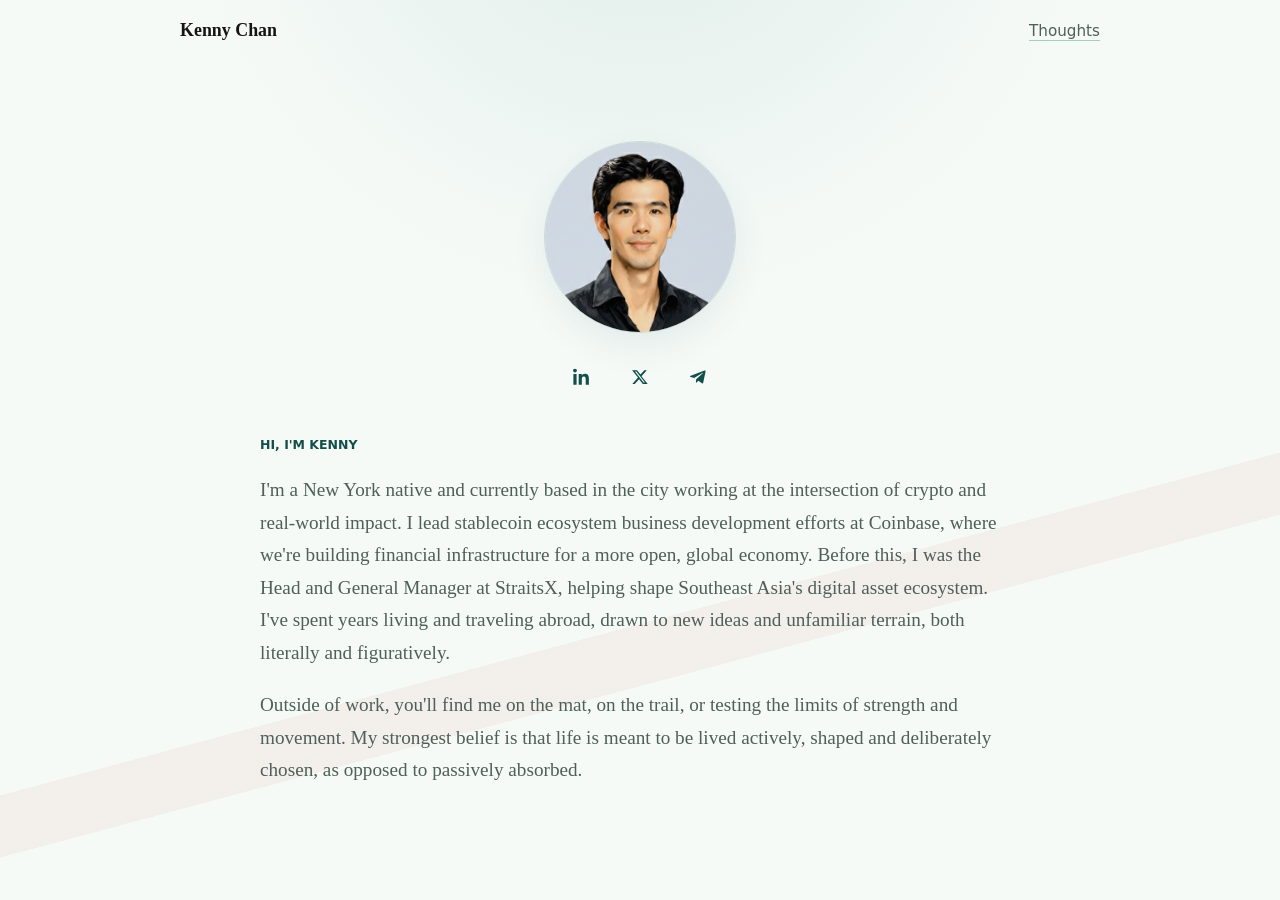
==== index.html @ 6761160d "Group profile links without card background" ====
<!doctype html>
<html lang="en">
  <head>
    <meta charset="utf-8" />
    <meta name="viewport" content="width=device-width, initial-scale=1" />
    <meta
      name="description"
      content="Kenny Chan is a New York native working at the intersection of crypto and real-world impact."
    />
    <meta property="og:title" content="Kenny Chan" />
    <meta
      property="og:description"
      content="New York native working at the intersection of crypto and real-world impact."
    />
    <meta property="og:type" content="website" />
    <meta property="og:url" content="https://kennyhuachan.com/" />
    <meta property="og:image" content="https://kennyhuachan.com/assets/kenny-profile.png?v=20260517-3" />
    <title>Kenny Chan</title>
    <link rel="icon" href="assets/logo-symbol.png" />
    <link rel="apple-touch-icon" href="assets/logo-symbol.png" />
    <link rel="canonical" href="https://kennyhuachan.com/" />
    <link rel="stylesheet" href="assets/site.css" />
  </head>
  <body>
    <header class="site-header" aria-label="Primary">
      <a class="brand" href="/">
        <span>Kenny Chan</span>
      </a>
      <button class="menu-toggle" type="button" aria-label="Menu" aria-expanded="false" aria-controls="site-nav">
        <span class="menu-toggle-line"></span>
        <span class="menu-toggle-line"></span>
        <span class="menu-toggle-line"></span>
      </button>
      <nav class="nav-links" id="site-nav" aria-label="Site">
        <a href="/blog/">Thoughts</a>
      </nav>
    </header>

    <main>
      <section class="profile" aria-labelledby="profile-intro">
        <div class="profile-card">
          <img
            class="profile-photo"
            src="assets/kenny-profile.png?v=20260517-3"
            alt="Kenny Chan"
            width="256"
            height="256"
          />
          <div class="profile-social-bar" aria-label="External links">
            <a class="social-link" href="https://www.linkedin.com/in/kenny-hua-chan/" aria-label="LinkedIn">
              <svg class="social-icon" viewBox="0 0 24 24" aria-hidden="true">
                <path d="M5.1 3.4c0 1.3-1 2.4-2.5 2.4S.1 4.7.1 3.4C.1 2 1.1 1 2.6 1s2.5 1 2.5 2.4ZM.5 8h4.2v14H.5V8Zm7 0h4v1.9h.1c.6-1.1 2-2.3 4.1-2.3 4.4 0 5.2 2.9 5.2 6.6V22h-4.2v-7c0-1.7 0-3.9-2.4-3.9s-2.7 1.8-2.7 3.7V22H7.5V8Z" />
              </svg>
            </a>
            <a class="social-link" href="https://x.com/kennyhuachan" aria-label="Twitter/X">
              <svg class="social-icon" viewBox="0 0 24 24" aria-hidden="true">
                <path d="M17.6 3h3.2l-7 8 8.2 10h-6.4l-5-6.3L4.9 21H1.7l7.5-8.5L1.4 3H8l4.5 5.7L17.6 3Zm-1.1 16.2h1.8L7.1 4.7H5.2l11.3 14.5Z" />
              </svg>
            </a>
            <a class="social-link" href="https://t.me/kennyhuachan" aria-label="Telegram">
              <svg class="social-icon" viewBox="0 0 24 24" aria-hidden="true">
                <path d="M21.8 4.6 18.7 19.4c-.2 1-.8 1.3-1.7.8l-4.7-3.4-2.3 2.2c-.2.2-.5.5-.9.5l.3-4.8 8.8-7.9c.4-.4-.1-.6-.6-.3L6.8 13.3 2.1 11.8c-1-.3-1-1 .2-1.5L20.5 3.3c.8-.3 1.6.2 1.3 1.3Z" />
              </svg>
            </a>
          </div>
        </div>
        <div class="profile-copy">
          <p class="eyebrow" id="profile-intro">Hi, I'm Kenny</p>
          <p>
            I'm a New York native and currently based in the city working at the
            intersection of crypto and real-world impact. I lead stablecoin
            ecosystem business development efforts at Coinbase, where we're
            building financial infrastructure for a more open, global economy.
            Before this, I was the Head and General Manager at StraitsX, helping
            shape Southeast Asia's digital asset ecosystem. I've spent years
            living and traveling abroad, drawn to new ideas and unfamiliar
            terrain, both literally and figuratively.
          </p>
          <p>
            Outside of work, you'll find me on the mat, on the trail, or testing
            the limits of strength and movement. My strongest belief is that
            life is meant to be lived actively, shaped and deliberately chosen,
            as opposed to passively absorbed.
          </p>
        </div>
      </section>
    </main>
    <script src="assets/site.js"></script>
  </body>
</html>
---- assets/site.css ----
:root {
  color-scheme: light;
  --ink: #171412;
  --muted: #4f5f59;
  --paper: #f6faf7;
  --panel: #ffffff;
  --line: #c8ddd7;
  --accent: #0f766e;
  --accent-strong: #134e4a;
  --coral: #c96c55;
  --shadow: 0 24px 70px rgba(19, 78, 74, 0.1);
}

* {
  box-sizing: border-box;
}

html {
  scroll-behavior: smooth;
}

body {
  margin: 0;
  min-height: 100vh;
  color: var(--ink);
  background:
    radial-gradient(circle at 50% -10rem, rgba(15, 118, 110, 0.1), transparent 29rem),
    linear-gradient(165deg, transparent 0 64%, rgba(201, 108, 85, 0.075) 64% 69%, transparent 69%),
    var(--paper);
  font-family: Charter, "Iowan Old Style", Georgia, "Times New Roman", serif;
}

a {
  color: inherit;
  text-decoration-color: rgba(15, 118, 110, 0.35);
  text-underline-offset: 0.24em;
}

a:hover {
  text-decoration-color: var(--accent);
}

.site-header {
  display: flex;
  align-items: center;
  justify-content: space-between;
  gap: 1rem;
  position: relative;
  width: min(920px, calc(100% - 2rem));
  margin: 0 auto;
  padding: 1.25rem 0;
}

.brand {
  display: inline-flex;
  align-items: center;
  font-size: 1.12rem;
  font-weight: 700;
  text-decoration: none;
}

.menu-toggle {
  display: none !important;
  width: 2.65rem;
  height: 2.65rem;
  align-items: center;
  justify-content: center;
  flex-direction: column;
  gap: 0.28rem;
  border: 1px solid var(--line);
  border-radius: 8px;
  color: var(--ink);
  background: rgba(255, 255, 255, 0.72);
  cursor: pointer;
}

.menu-toggle-line {
  display: block;
  width: 1.15rem;
  height: 2px;
  border-radius: 999px;
  background: currentColor;
}

.menu-toggle:focus-visible {
  outline: 2px solid var(--accent);
  outline-offset: 3px;
}

.nav-links {
  display: flex;
  flex-wrap: wrap;
  align-items: center;
  justify-content: flex-end;
  gap: 0.85rem 1rem;
  color: var(--muted);
  font-family: ui-sans-serif, system-ui, sans-serif;
  font-size: 0.95rem;
}

.social-link {
  display: inline-flex;
  width: 2rem;
  height: 2rem;
  align-items: center;
  justify-content: center;
  border: 1px solid transparent;
  border-radius: 8px;
  color: var(--accent-strong);
  text-decoration: none;
}

.social-link:hover,
.social-link:focus-visible {
  border-color: var(--line);
  background: rgba(255, 255, 255, 0.7);
  outline: none;
}

.social-icon {
  display: block;
  width: 1.15rem;
  height: 1.15rem;
  fill: currentColor;
}

.profile {
  display: grid;
  justify-items: center;
  width: min(760px, calc(100% - 2rem));
  min-height: calc(100vh - 5rem);
  margin: 0 auto;
  padding: 5rem 0 4rem;
}

.profile.text-only {
  align-items: start;
  justify-items: start;
}

.profile-card {
  display: grid;
  justify-items: center;
  width: min(100%, 12rem);
}

.profile-photo {
  width: 12rem;
  height: 12rem;
  border: 1px solid var(--line);
  border-radius: 50%;
  box-shadow: 0 14px 34px rgba(19, 78, 74, 0.08);
  object-fit: cover;
}

.profile-social-bar {
  display: grid;
  grid-template-columns: repeat(3, 1fr);
  align-items: center;
  justify-content: stretch;
  gap: 0.12rem;
  width: 10.75rem;
  margin-top: 0.32rem;
}

.profile-social-bar .social-link {
  display: inline-flex;
  width: 100%;
  height: 2.08rem;
  padding: 0;
  border-radius: 999px;
}

.profile-social-bar .social-icon {
  width: 1.14rem;
  height: 1.14rem;
}

.profile-copy {
  width: 100%;
  margin-top: 2rem;
}

.text-only .profile-copy {
  margin-top: 0;
}

.eyebrow {
  margin: 0 0 0.85rem;
  color: var(--accent-strong);
  font-family: ui-sans-serif, system-ui, sans-serif;
  font-size: 0.78rem;
  font-weight: 800;
  letter-spacing: 0;
  text-transform: uppercase;
}

h1,
p {
  overflow-wrap: anywhere;
}

h1 {
  max-width: 10ch;
  margin: 0 0 1.6rem;
  font-size: 4.25rem;
  line-height: 1;
}

p {
  margin: 0;
  color: var(--muted);
  font-size: 1.2rem;
  line-height: 1.7;
}

p + p {
  margin-top: 1.2rem;
}

.link-row {
  display: flex;
  flex-wrap: wrap;
  gap: 0.75rem 1.2rem;
  color: var(--accent-strong);
  font-family: ui-sans-serif, system-ui, sans-serif;
  font-size: 1rem;
  font-weight: 700;
}

@media (max-width: 700px) {
  .site-header,
  .profile {
    width: min(100% - 1.25rem, 920px);
  }

  .site-header {
    align-items: center;
  }

  .menu-toggle {
    display: flex !important;
    margin-left: auto;
    position: absolute;
    top: 0.8rem;
    right: 0;
  }

  .nav-links {
    display: none;
    position: absolute;
    top: calc(100% - 0.6rem);
    right: 0;
    z-index: 10;
    min-width: 12rem;
    border: 1px solid var(--line);
    border-radius: 8px;
    padding: 0.75rem;
    background: rgba(255, 255, 255, 0.96);
    box-shadow: var(--shadow);
  }

  .nav-links.is-open {
    display: grid;
    align-items: center;
    gap: 0.75rem;
    justify-content: stretch;
  }

  .nav-links a {
    display: block;
    padding: 0.25rem 0;
  }

  .nav-links .social-link {
    display: inline-flex;
    width: 2.25rem;
    height: 2.25rem;
    padding: 0;
  }

  .profile {
    min-height: auto;
    padding-top: 3rem;
  }

  .profile-photo {
    width: 9.75rem;
    height: 9.75rem;
  }

  .profile-card {
    width: min(100%, 9.75rem);
  }

  .profile-social-bar {
    width: 9.6rem;
    margin-top: 0.3rem;
  }

  h1 {
    font-size: 3.2rem;
  }

  p {
    font-size: 1.08rem;
  }
}
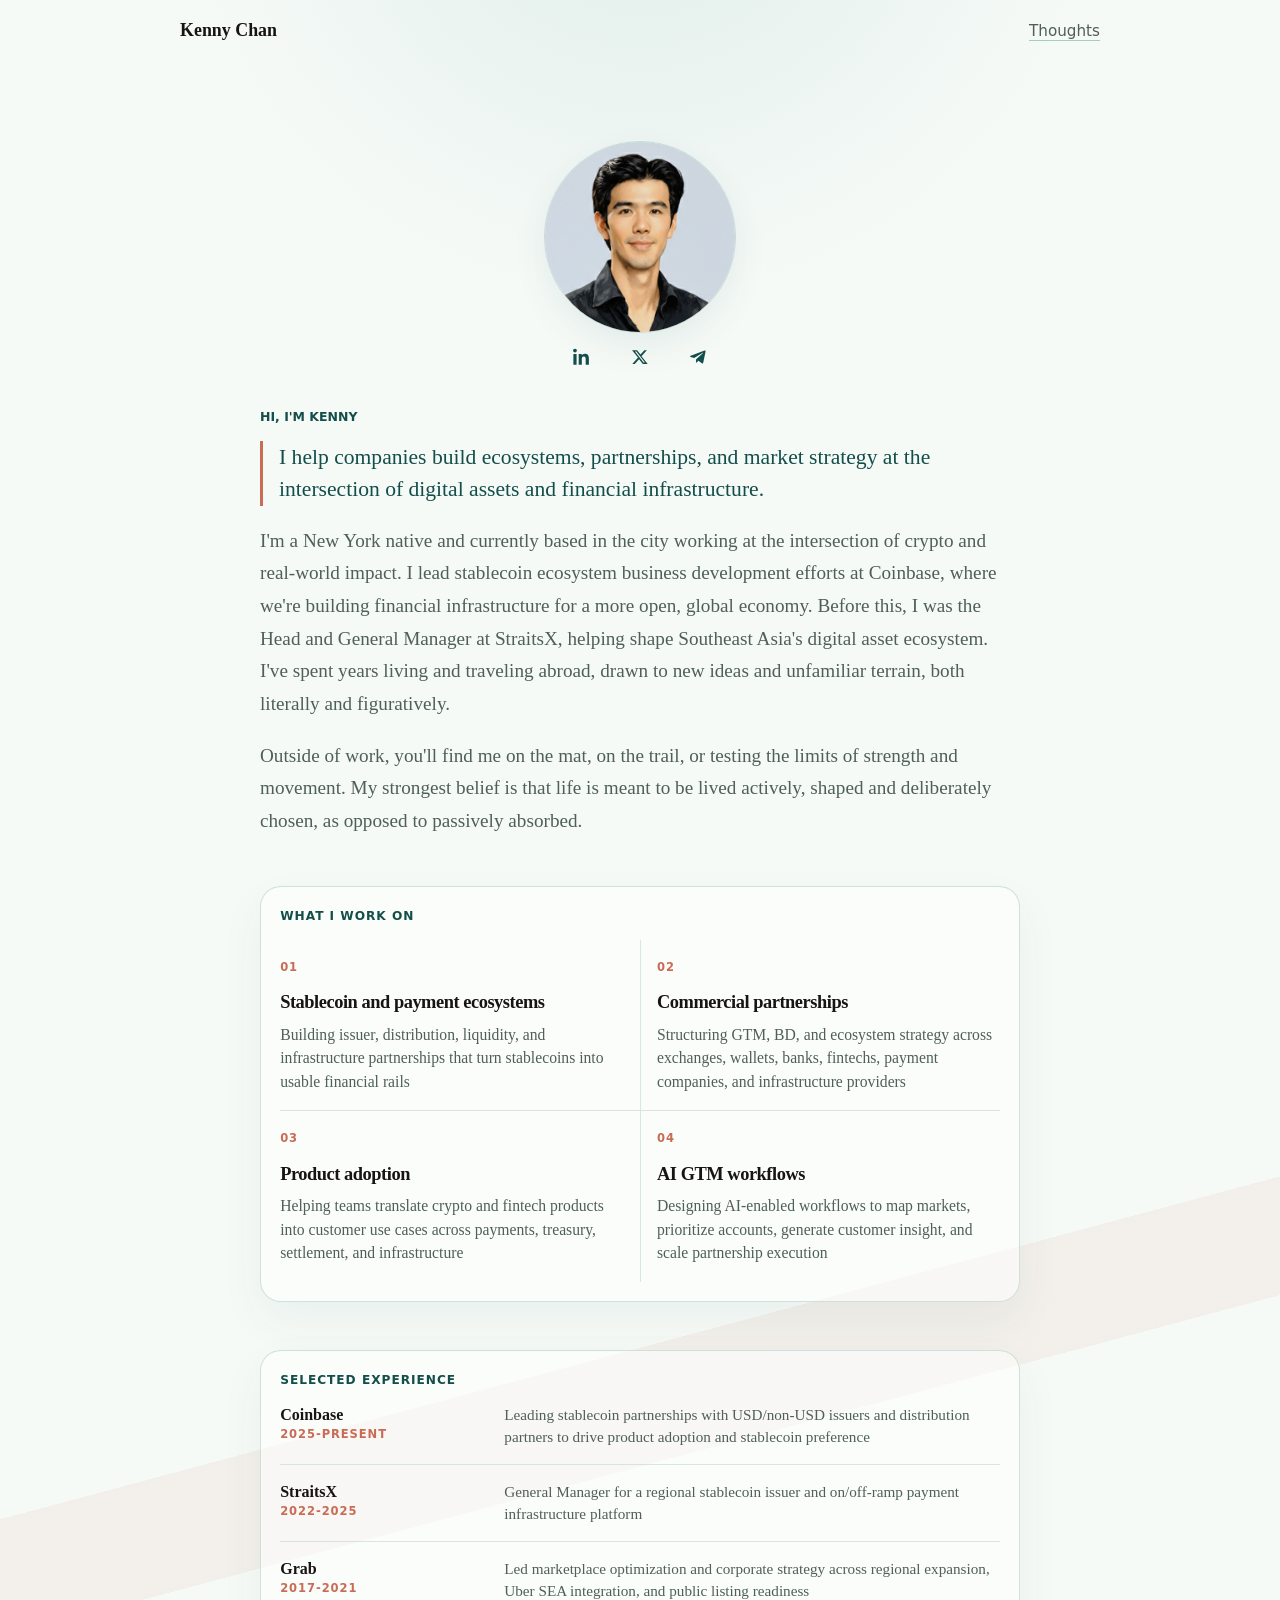
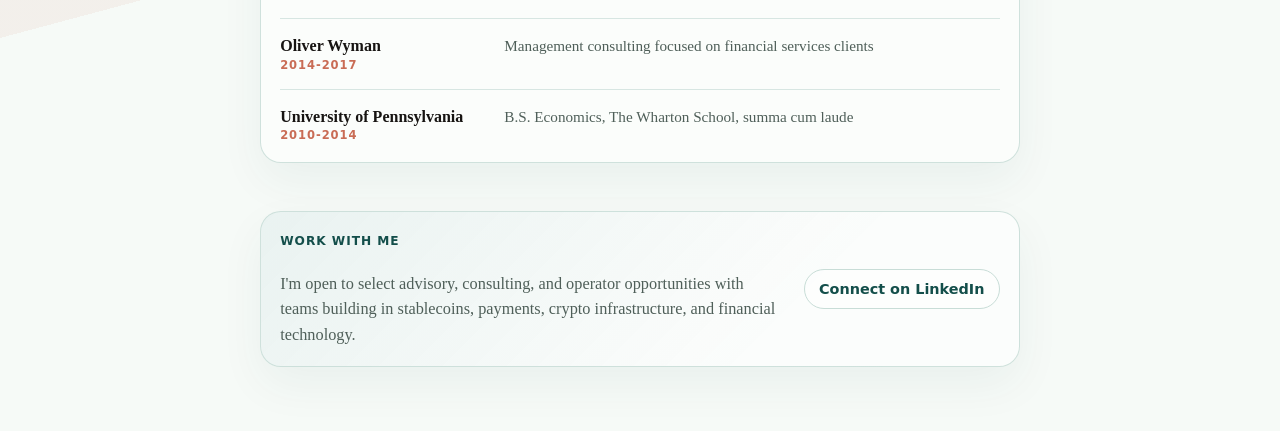
==== commit a92703a1: "Add operator positioning sections" ====
--- a/index.html
+++ b/index.html
@@ -66,6 +66,10 @@
         </div>
         <div class="profile-copy">
           <p class="eyebrow" id="profile-intro">Hi, I'm Kenny</p>
+          <p class="lede">
+            I help companies build ecosystems, partnerships, and market strategy
+            at the intersection of digital assets and financial infrastructure.
+          </p>
           <p>
             I'm a New York native and currently based in the city working at the
             intersection of crypto and real-world impact. I lead stablecoin
@@ -82,6 +86,99 @@
             life is meant to be lived actively, shaped and deliberately chosen,
             as opposed to passively absorbed.
           </p>
+
+          <div class="operator-section" aria-labelledby="work-title">
+            <p class="section-label" id="work-title">What I work on</p>
+            <div class="operator-grid">
+              <article class="operator-card">
+                <span>01</span>
+                <h2>Stablecoin and payment ecosystems</h2>
+                <p>
+                  Building issuer, distribution, liquidity, and infrastructure
+                  partnerships that turn stablecoins into usable financial rails
+                </p>
+              </article>
+              <article class="operator-card">
+                <span>02</span>
+                <h2>Commercial partnerships</h2>
+                <p>
+                  Structuring GTM, BD, and ecosystem strategy across exchanges,
+                  wallets, banks, fintechs, payment companies, and infrastructure providers
+                </p>
+              </article>
+              <article class="operator-card">
+                <span>03</span>
+                <h2>Product adoption</h2>
+                <p>
+                  Helping teams translate crypto and fintech products into
+                  customer use cases across payments, treasury, settlement, and infrastructure
+                </p>
+              </article>
+              <article class="operator-card">
+                <span>04</span>
+                <h2>AI GTM workflows</h2>
+                <p>
+                  Designing AI-enabled workflows to map markets, prioritize accounts,
+                  generate customer insight, and scale partnership execution
+                </p>
+              </article>
+            </div>
+          </div>
+
+          <div class="proof-panel" aria-labelledby="experience-title">
+            <p class="section-label" id="experience-title">Selected experience</p>
+            <ul class="experience-list">
+              <li>
+                <div>
+                  <strong>Coinbase</strong>
+                  <span class="experience-year">2025-present</span>
+                </div>
+                <span>Leading stablecoin partnerships with USD/non-USD issuers and distribution partners to drive product adoption and stablecoin preference</span>
+              </li>
+              <li>
+                <div>
+                  <strong>StraitsX</strong>
+                  <span class="experience-year">2022-2025</span>
+                </div>
+                <span>General Manager for a regional stablecoin issuer and on/off-ramp payment infrastructure platform</span>
+              </li>
+              <li>
+                <div>
+                  <strong>Grab</strong>
+                  <span class="experience-year">2017-2021</span>
+                </div>
+                <span>Led marketplace optimization and corporate strategy across regional expansion, Uber SEA integration, and public listing readiness</span>
+              </li>
+              <li>
+                <div>
+                  <strong>Oliver Wyman</strong>
+                  <span class="experience-year">2014-2017</span>
+                </div>
+                <span>Management consulting focused on financial services clients</span>
+              </li>
+              <li>
+                <div>
+                  <strong>University of Pennsylvania</strong>
+                  <span class="experience-year">2010-2014</span>
+                </div>
+                <span>B.S. Economics, The Wharton School, summa cum laude</span>
+              </li>
+            </ul>
+          </div>
+
+          <div class="work-with-me">
+            <div>
+              <p class="section-label">Work with me</p>
+              <p>
+                I'm open to select advisory, consulting, and operator
+                opportunities with teams building in stablecoins, payments,
+                crypto infrastructure, and financial technology.
+              </p>
+            </div>
+            <div class="cta-row">
+              <a href="https://www.linkedin.com/in/kenny-hua-chan/">Connect on LinkedIn</a>
+            </div>
+          </div>
         </div>
       </section>
     </main>
--- a/assets/site.css
+++ b/assets/site.css
@@ -160,7 +160,7 @@
   justify-content: stretch;
   gap: 0.12rem;
   width: 10.75rem;
-  margin-top: 0.32rem;
+  margin-top: 0.48rem;
 }
 
 .profile-social-bar .social-link {
@@ -196,6 +196,7 @@
 }
 
 h1,
+h2,
 p {
   overflow-wrap: anywhere;
 }
@@ -207,6 +208,16 @@
   line-height: 1;
 }
 
+.lede {
+  max-width: none;
+  margin-top: 0;
+  border-left: 3px solid var(--coral);
+  padding-left: 1rem;
+  color: var(--accent-strong);
+  font-size: 1.35rem;
+  line-height: 1.5;
+}
+
 p {
   margin: 0;
   color: var(--muted);
@@ -216,6 +227,176 @@
 
 p + p {
   margin-top: 1.2rem;
+}
+
+.section-label {
+  margin: 0 0 0.85rem;
+  color: var(--accent-strong);
+  font-family: ui-sans-serif, system-ui, sans-serif;
+  font-size: 0.76rem;
+  font-weight: 800;
+  letter-spacing: 0.08em;
+  text-transform: uppercase;
+}
+
+.operator-section,
+.proof-panel,
+.work-with-me {
+  margin-top: 3rem;
+}
+
+.operator-section,
+.proof-panel,
+.work-with-me {
+  border: 1px solid rgba(200, 221, 215, 0.86);
+  border-radius: 1.3rem;
+  background: rgba(255, 255, 255, 0.52);
+  box-shadow: 0 18px 46px rgba(19, 78, 74, 0.055);
+}
+
+.operator-section {
+  padding: 1.2rem;
+}
+
+.operator-grid {
+  display: grid;
+  grid-template-columns: repeat(2, minmax(0, 1fr));
+  gap: 0;
+}
+
+.operator-card {
+  padding: 1.05rem 1rem;
+}
+
+.operator-card:nth-child(odd) {
+  padding-left: 0;
+}
+
+.operator-card:nth-child(even) {
+  border-left: 1px solid rgba(200, 221, 215, 0.7);
+  padding-right: 0;
+}
+
+.operator-card:nth-child(n + 3) {
+  border-top: 1px solid rgba(200, 221, 215, 0.7);
+}
+
+.operator-card span {
+  display: inline-flex;
+  margin-bottom: 1.15rem;
+  color: var(--coral);
+  font-family: ui-sans-serif, system-ui, sans-serif;
+  font-size: 0.72rem;
+  font-weight: 800;
+  letter-spacing: 0.08em;
+}
+
+.operator-card h2 {
+  margin: 0;
+  color: var(--ink);
+  font-size: 1.15rem;
+  letter-spacing: -0.025em;
+  line-height: 1.1;
+}
+
+.operator-card p {
+  margin-top: 0.65rem;
+  font-size: 0.98rem;
+  line-height: 1.5;
+}
+
+.proof-panel,
+.work-with-me {
+  padding: 1.2rem;
+}
+
+.experience-list {
+  display: grid;
+  gap: 1rem;
+  margin: 0;
+  padding: 0;
+  list-style: none;
+}
+
+.experience-list li {
+  display: grid;
+  grid-template-columns: minmax(10.5rem, 0.42fr) 1fr;
+  gap: 1rem;
+  align-items: baseline;
+  border-top: 1px solid rgba(200, 221, 215, 0.7);
+  padding-top: 1rem;
+}
+
+.experience-list li:first-child {
+  border-top: 0;
+  padding-top: 0;
+}
+
+.experience-list strong {
+  display: block;
+  color: var(--ink);
+  font-size: 1rem;
+}
+
+.experience-list li > span {
+  color: var(--muted);
+  font-size: 0.95rem;
+  line-height: 1.45;
+}
+
+.experience-list .experience-year {
+  display: block;
+  margin-top: 0.22rem;
+  color: var(--coral);
+  font-family: ui-sans-serif, system-ui, sans-serif;
+  font-size: 0.72rem;
+  font-weight: 800;
+  letter-spacing: 0.08em;
+  line-height: 1.2;
+  text-transform: uppercase;
+}
+
+.work-with-me {
+  display: grid;
+  grid-template-columns: 1fr auto;
+  gap: 1.5rem;
+  align-items: center;
+  background:
+    linear-gradient(135deg, rgba(15, 118, 110, 0.08), transparent 70%),
+    rgba(255, 255, 255, 0.6);
+}
+
+.work-with-me p:not(.section-label) {
+  max-width: 31rem;
+  font-size: 1.02rem;
+  line-height: 1.55;
+}
+
+.cta-row {
+  display: grid;
+  gap: 0.55rem;
+  min-width: 11.5rem;
+  font-family: ui-sans-serif, system-ui, sans-serif;
+  font-size: 0.9rem;
+  font-weight: 750;
+}
+
+.cta-row a {
+  display: inline-flex;
+  justify-content: center;
+  border: 1px solid var(--line);
+  border-radius: 999px;
+  padding: 0.68rem 0.9rem;
+  color: var(--accent-strong);
+  background: rgba(255, 255, 255, 0.56);
+  text-decoration: none;
+}
+
+.cta-row a:hover,
+.cta-row a:focus-visible {
+  border-color: var(--accent);
+  background: rgba(255, 255, 255, 0.86);
+  outline: none;
 }
 
 .link-row {
@@ -295,13 +476,65 @@
 
   .profile-social-bar {
     width: 9.6rem;
-    margin-top: 0.3rem;
+    margin-top: 0.75rem;
   }
 
   h1 {
     font-size: 3.2rem;
   }
 
+  .lede {
+    font-size: 1.16rem;
+  }
+
+  .operator-grid,
+  .work-with-me,
+  .experience-list li {
+    grid-template-columns: 1fr;
+  }
+
+  .operator-section,
+  .proof-panel,
+  .work-with-me {
+    margin-top: 2.35rem;
+  }
+
+  .proof-panel,
+  .operator-section,
+  .work-with-me {
+    border-radius: 1rem;
+  }
+
+  .operator-card {
+    padding: 1rem 0;
+  }
+
+  .operator-card:first-child {
+    padding-top: 0.25rem;
+  }
+
+  .operator-card:last-child {
+    padding-bottom: 0;
+  }
+
+  .operator-card:nth-child(even) {
+    border-left: 0;
+    padding-right: 0;
+  }
+
+  .operator-card:nth-child(n + 2) {
+    border-top: 1px solid rgba(200, 221, 215, 0.7);
+  }
+
+  .work-with-me {
+    align-items: stretch;
+    gap: 1.15rem;
+  }
+
+  .cta-row {
+    min-width: 0;
+  }
+
   p {
     font-size: 1.08rem;
   }
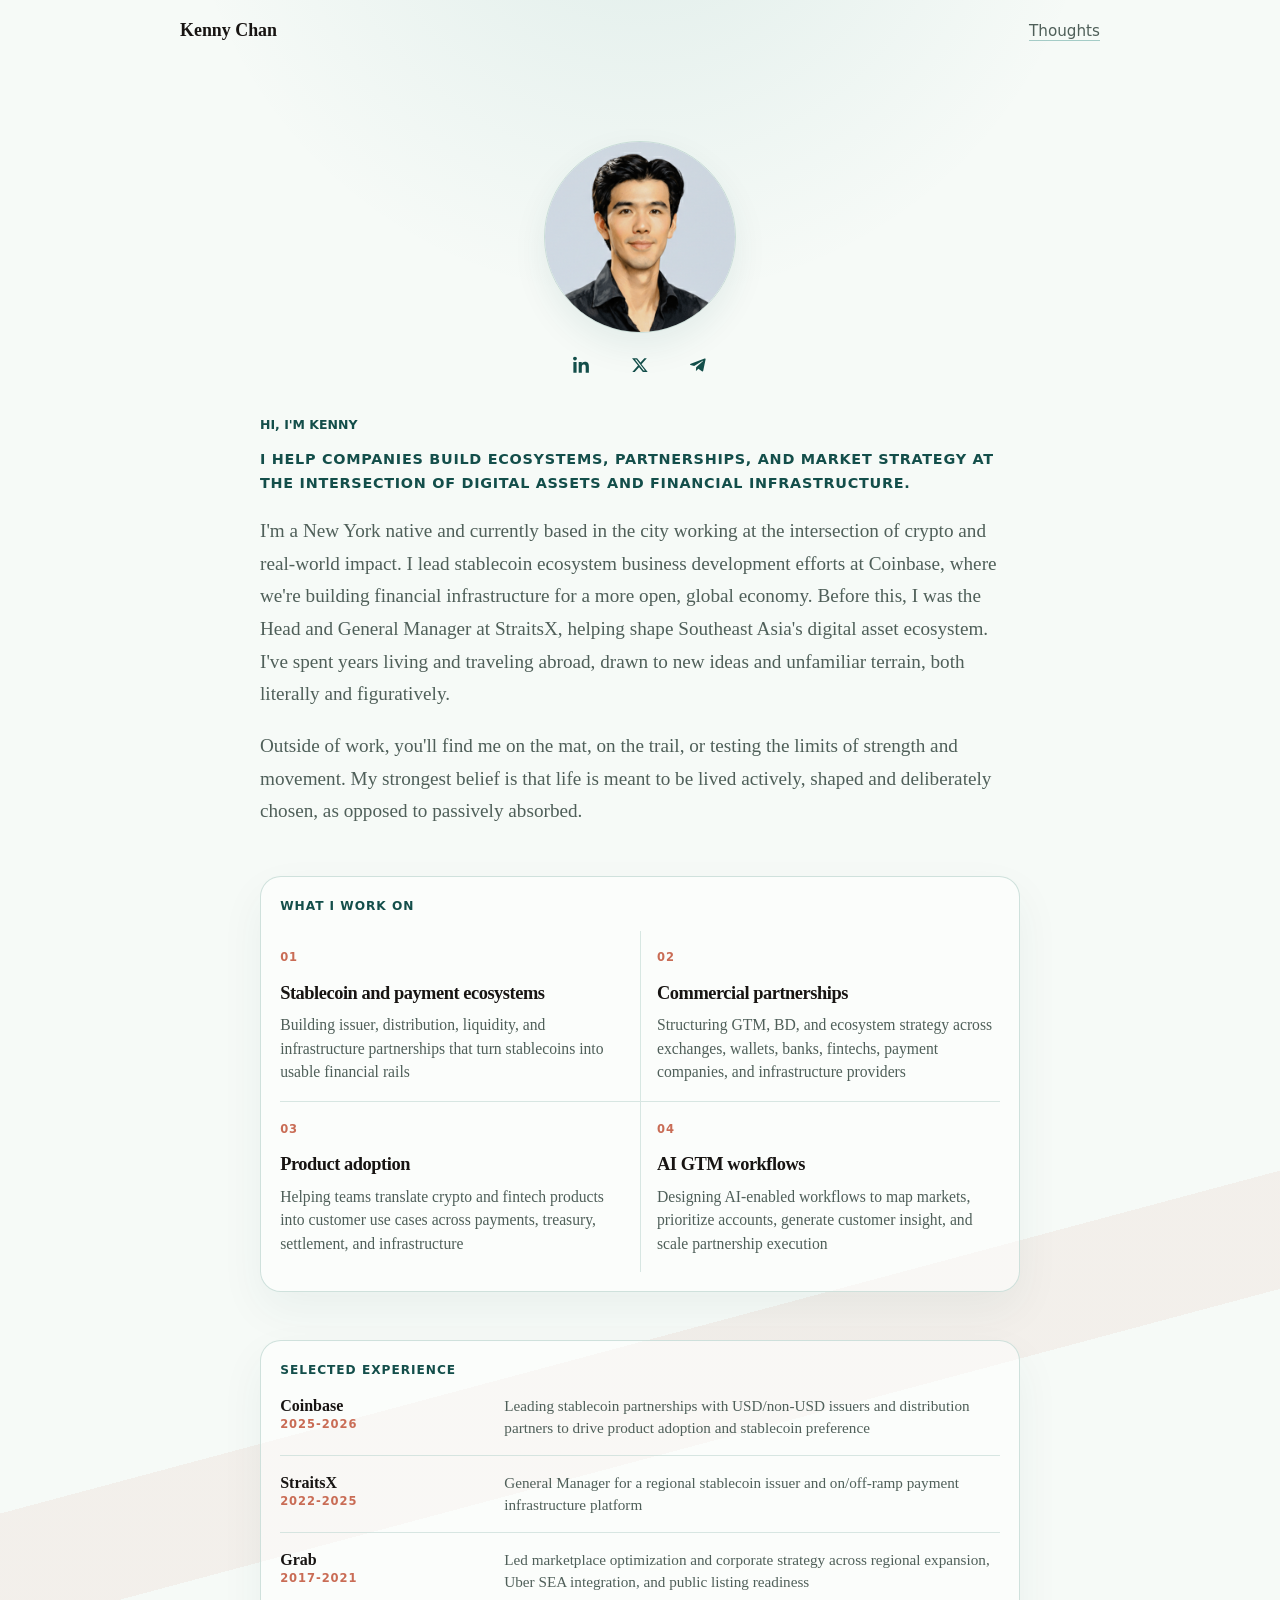
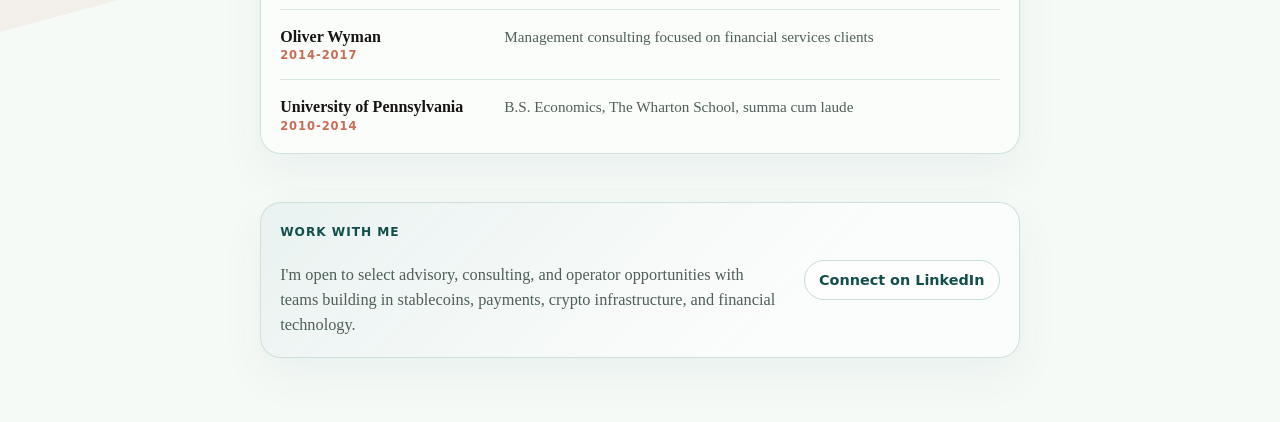
==== commit 2a59b77c: "Update Coinbase experience date" ====
--- a/index.html
+++ b/index.html
@@ -131,7 +131,7 @@
               <li>
                 <div>
                   <strong>Coinbase</strong>
-                  <span class="experience-year">2025-present</span>
+                  <span class="experience-year">2025-2026</span>
                 </div>
                 <span>Leading stablecoin partnerships with USD/non-USD issuers and distribution partners to drive product adoption and stablecoin preference</span>
               </li>
--- a/assets/site.css
+++ b/assets/site.css
@@ -160,7 +160,7 @@
   justify-content: stretch;
   gap: 0.12rem;
   width: 10.75rem;
-  margin-top: 0.48rem;
+  margin-top: 0.96rem;
 }
 
 .profile-social-bar .social-link {
@@ -211,11 +211,13 @@
 .lede {
   max-width: none;
   margin-top: 0;
-  border-left: 3px solid var(--coral);
-  padding-left: 1rem;
   color: var(--accent-strong);
-  font-size: 1.35rem;
-  line-height: 1.5;
+  font-family: ui-sans-serif, system-ui, sans-serif;
+  font-size: 0.9rem;
+  font-weight: 800;
+  letter-spacing: 0.05em;
+  line-height: 1.65;
+  text-transform: uppercase;
 }
 
 p {
@@ -476,7 +478,7 @@
 
   .profile-social-bar {
     width: 9.6rem;
-    margin-top: 0.75rem;
+    margin-top: 1.5rem;
   }
 
   h1 {
@@ -484,7 +486,7 @@
   }
 
   .lede {
-    font-size: 1.16rem;
+    font-size: 0.82rem;
   }
 
   .operator-grid,
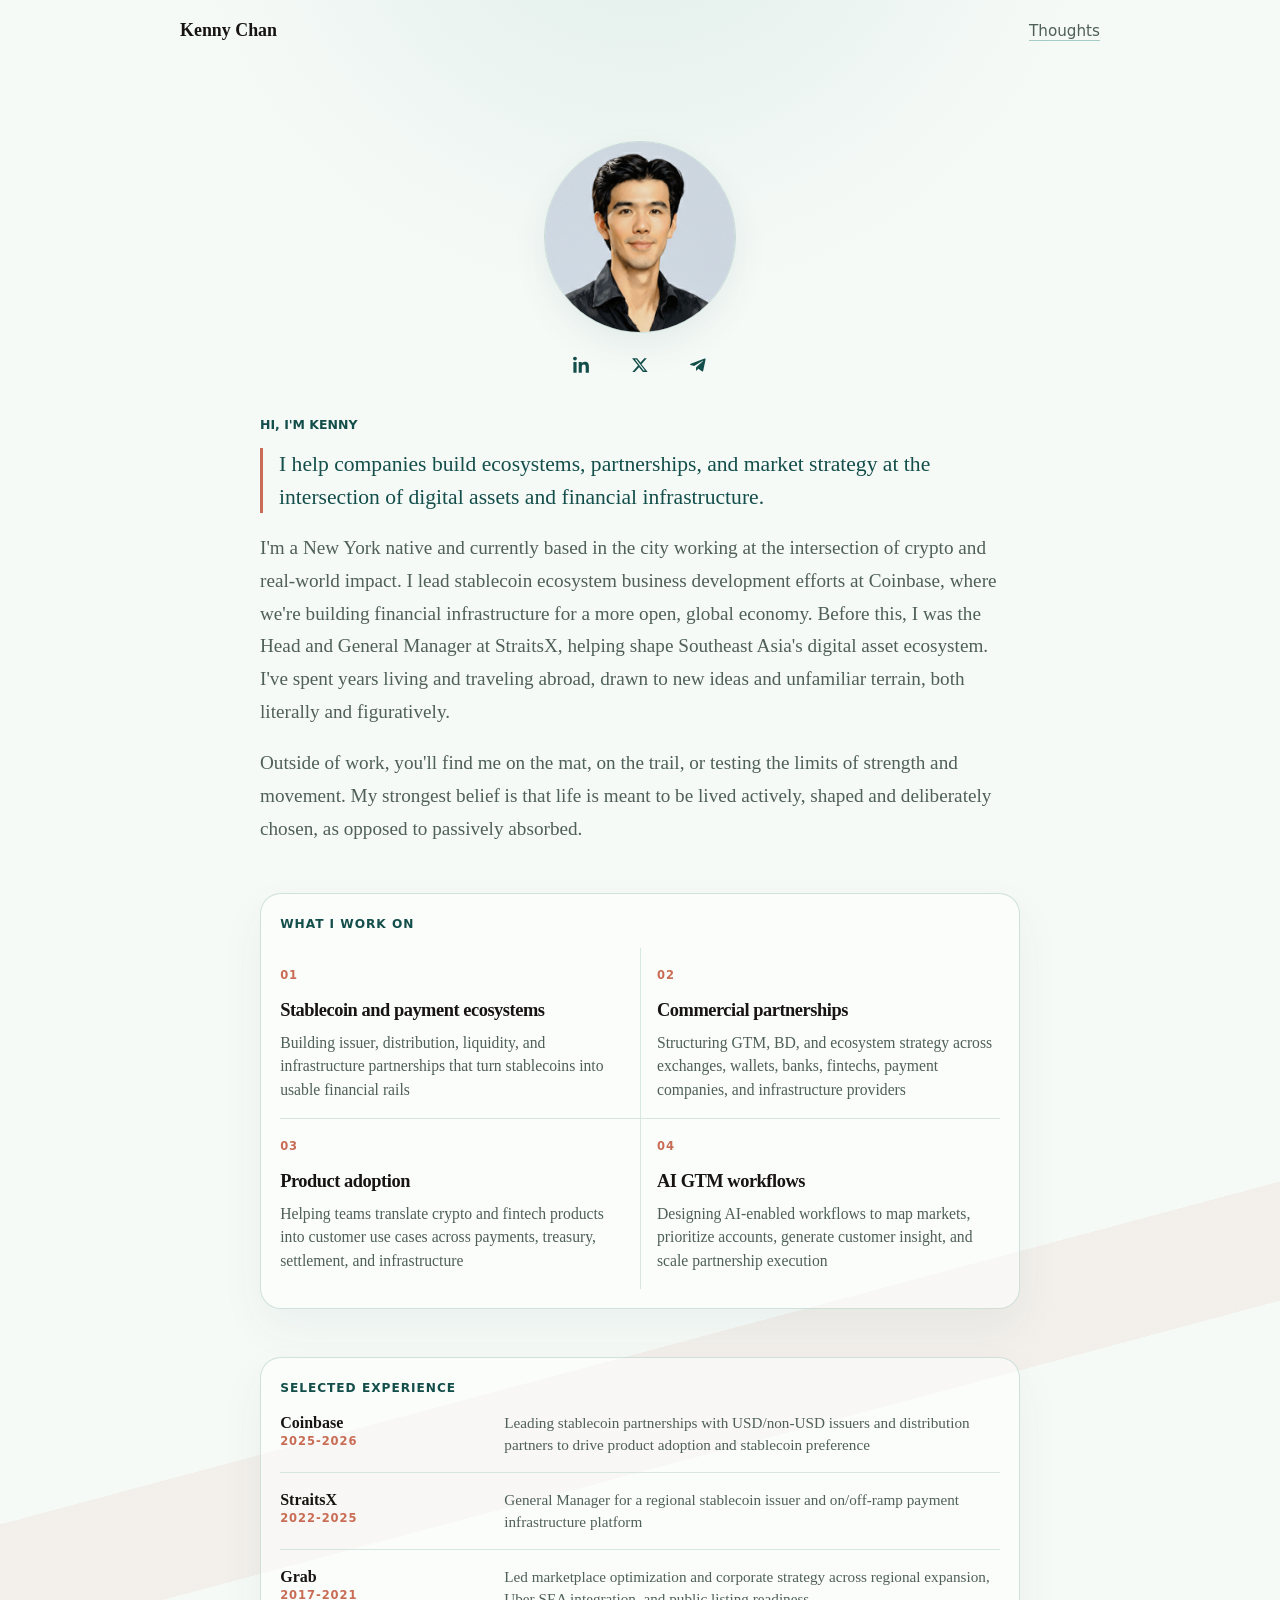
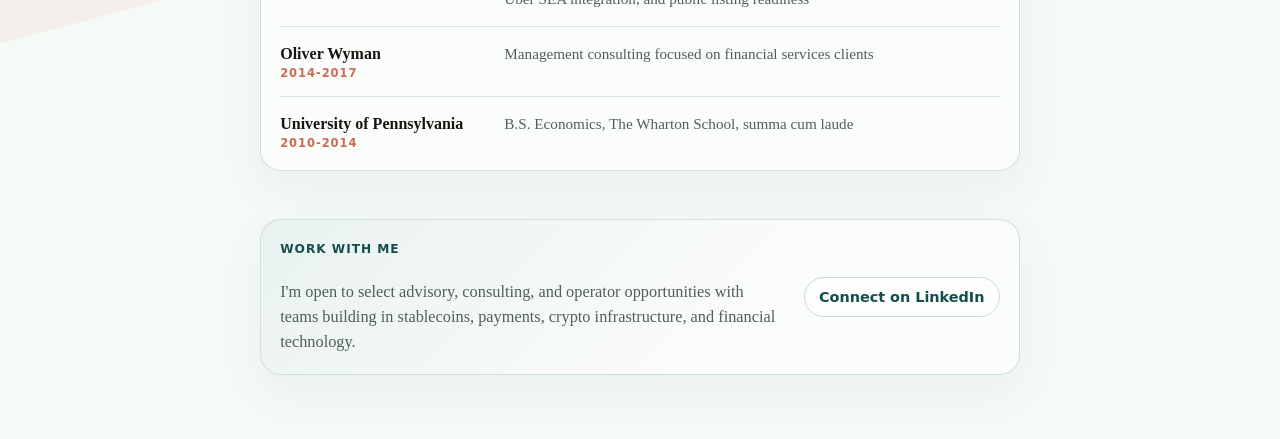
==== commit b3555952: "Update site metadata positioning" ====
--- a/index.html
+++ b/index.html
@@ -5,17 +5,17 @@
     <meta name="viewport" content="width=device-width, initial-scale=1" />
     <meta
       name="description"
-      content="Kenny Chan is a New York native working at the intersection of crypto and real-world impact."
+      content="Kenny Chan is a commercial and product operator focused on stablecoins, crypto infrastructure, fintech partnerships, and AI-enabled GTM workflows."
     />
-    <meta property="og:title" content="Kenny Chan" />
+    <meta property="og:title" content="Kenny Chan | Stablecoins, Crypto Infrastructure, GTM" />
     <meta
       property="og:description"
-      content="New York native working at the intersection of crypto and real-world impact."
+      content="Commercial and product operator focused on stablecoins, crypto infrastructure, fintech partnerships, and AI-enabled GTM workflows."
     />
     <meta property="og:type" content="website" />
     <meta property="og:url" content="https://kennyhuachan.com/" />
     <meta property="og:image" content="https://kennyhuachan.com/assets/kenny-profile.png?v=20260517-3" />
-    <title>Kenny Chan</title>
+    <title>Kenny Chan | Stablecoins, Crypto Infrastructure, GTM</title>
     <link rel="icon" href="assets/logo-symbol.png" />
     <link rel="apple-touch-icon" href="assets/logo-symbol.png" />
     <link rel="canonical" href="https://kennyhuachan.com/" />
--- a/assets/site.css
+++ b/assets/site.css
@@ -211,13 +211,11 @@
 .lede {
   max-width: none;
   margin-top: 0;
+  border-left: 3px solid var(--coral);
+  padding-left: 1rem;
   color: var(--accent-strong);
-  font-family: ui-sans-serif, system-ui, sans-serif;
-  font-size: 0.9rem;
-  font-weight: 800;
-  letter-spacing: 0.05em;
-  line-height: 1.65;
-  text-transform: uppercase;
+  font-size: 1.35rem;
+  line-height: 1.5;
 }
 
 p {
@@ -486,7 +484,7 @@
   }
 
   .lede {
-    font-size: 0.82rem;
+    font-size: 1.16rem;
   }
 
   .operator-grid,
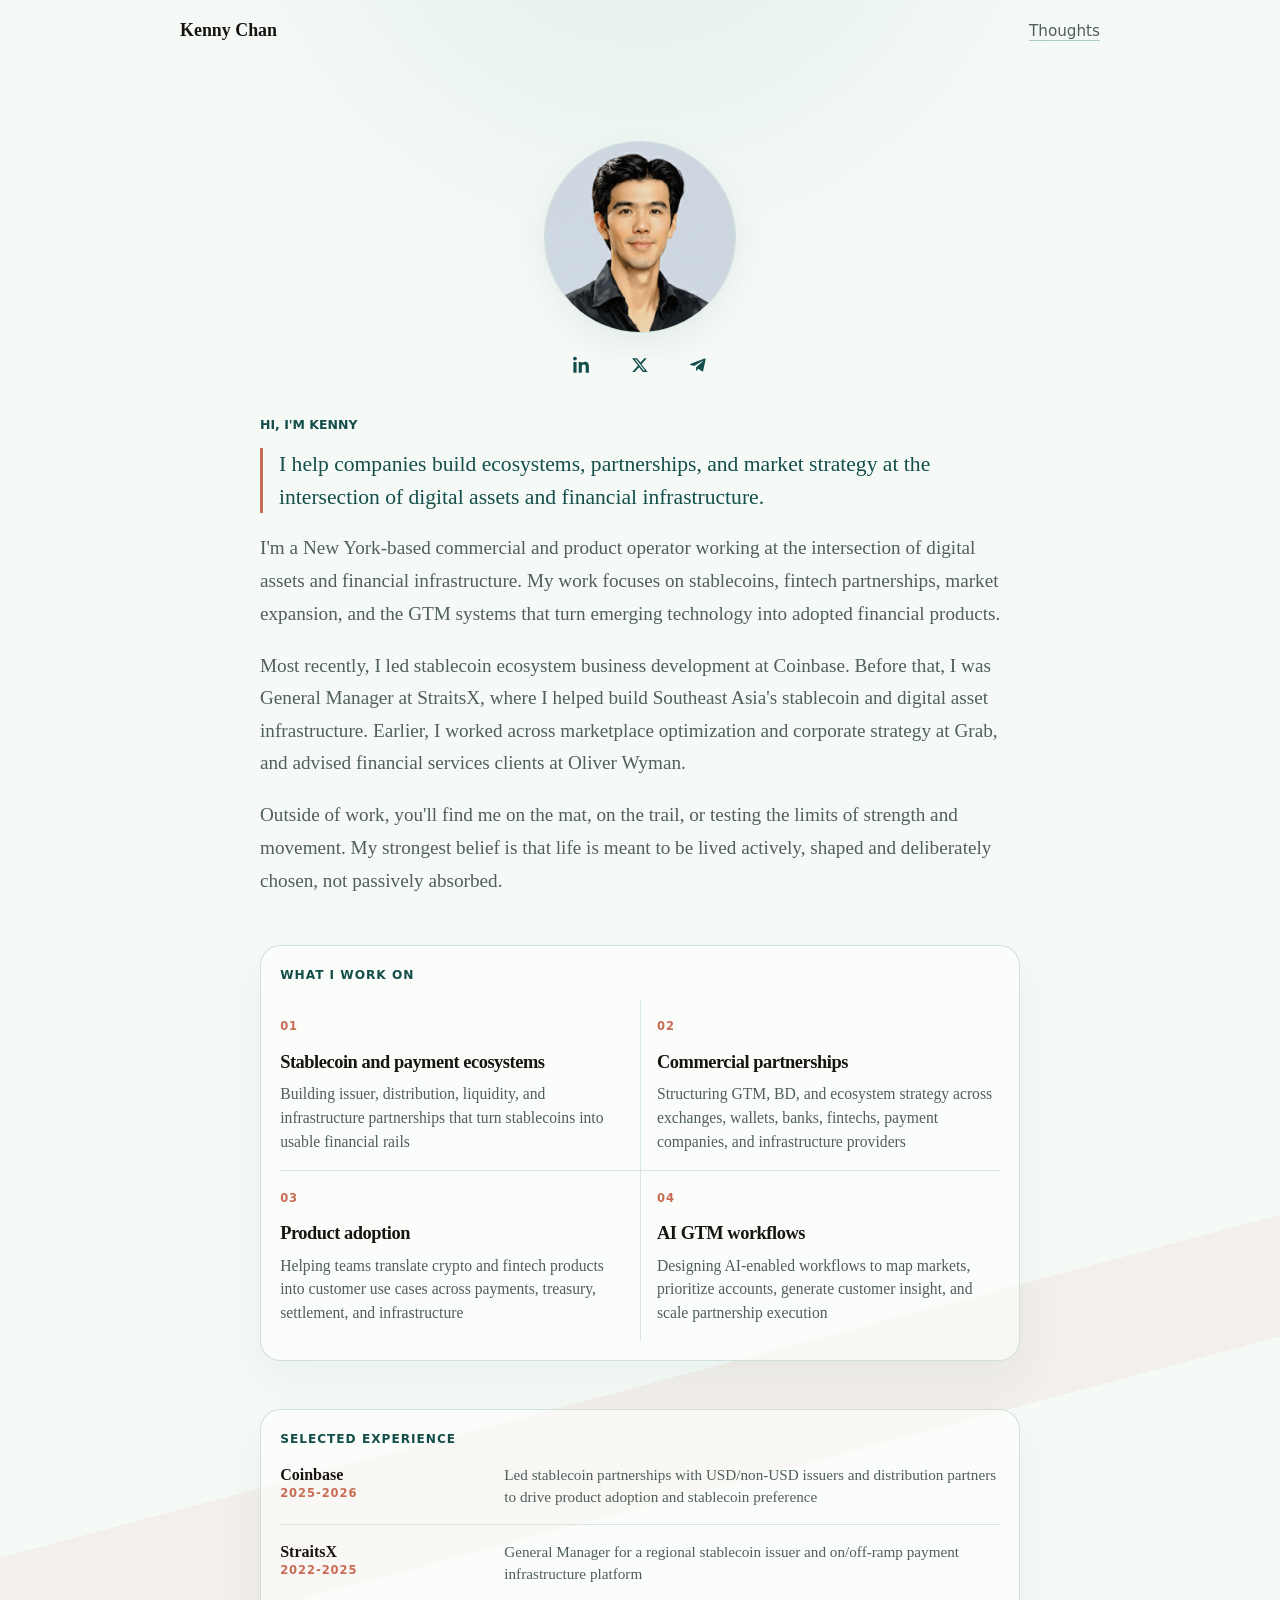
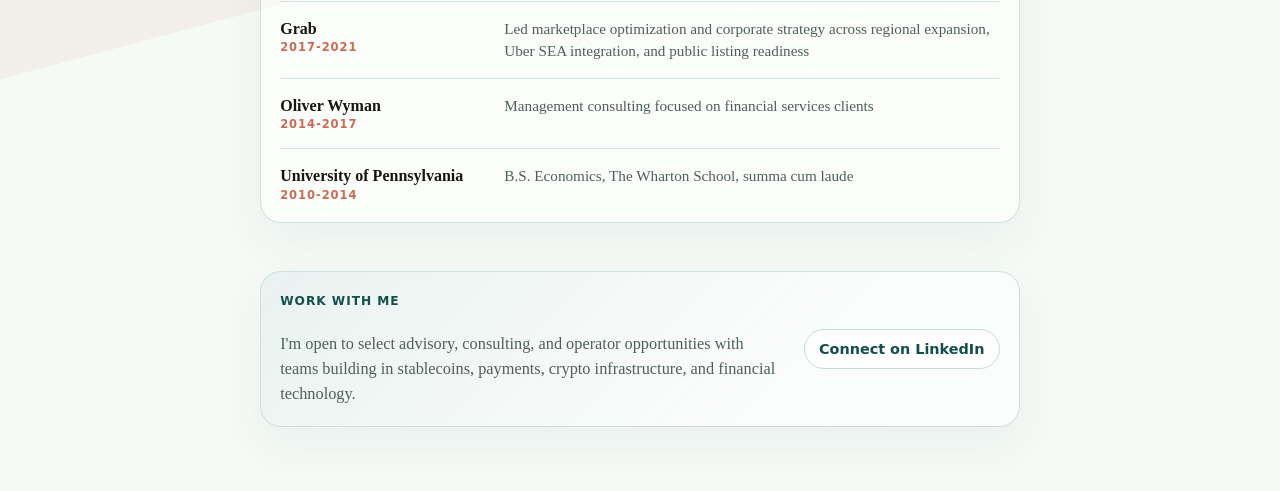
==== commit 3383e50f: "Refine homepage bio copy" ====
--- a/index.html
+++ b/index.html
@@ -71,20 +71,25 @@
             at the intersection of digital assets and financial infrastructure.
           </p>
           <p>
-            I'm a New York native and currently based in the city working at the
-            intersection of crypto and real-world impact. I lead stablecoin
-            ecosystem business development efforts at Coinbase, where we're
-            building financial infrastructure for a more open, global economy.
-            Before this, I was the Head and General Manager at StraitsX, helping
-            shape Southeast Asia's digital asset ecosystem. I've spent years
-            living and traveling abroad, drawn to new ideas and unfamiliar
-            terrain, both literally and figuratively.
+            I'm a New York-based commercial and product operator working at the
+            intersection of digital assets and financial infrastructure. My work
+            focuses on stablecoins, fintech partnerships, market expansion, and
+            the GTM systems that turn emerging technology into adopted financial
+            products.
+          </p>
+          <p>
+            Most recently, I led stablecoin ecosystem business development at
+            Coinbase. Before that, I was General Manager at StraitsX, where I
+            helped build Southeast Asia's stablecoin and digital asset
+            infrastructure. Earlier, I worked across marketplace optimization
+            and corporate strategy at Grab, and advised financial services
+            clients at Oliver Wyman.
           </p>
           <p>
             Outside of work, you'll find me on the mat, on the trail, or testing
             the limits of strength and movement. My strongest belief is that
             life is meant to be lived actively, shaped and deliberately chosen,
-            as opposed to passively absorbed.
+            not passively absorbed.
           </p>
 
           <div class="operator-section" aria-labelledby="work-title">
@@ -133,7 +138,7 @@
                   <strong>Coinbase</strong>
                   <span class="experience-year">2025-2026</span>
                 </div>
-                <span>Leading stablecoin partnerships with USD/non-USD issuers and distribution partners to drive product adoption and stablecoin preference</span>
+                <span>Led stablecoin partnerships with USD/non-USD issuers and distribution partners to drive product adoption and stablecoin preference</span>
               </li>
               <li>
                 <div>
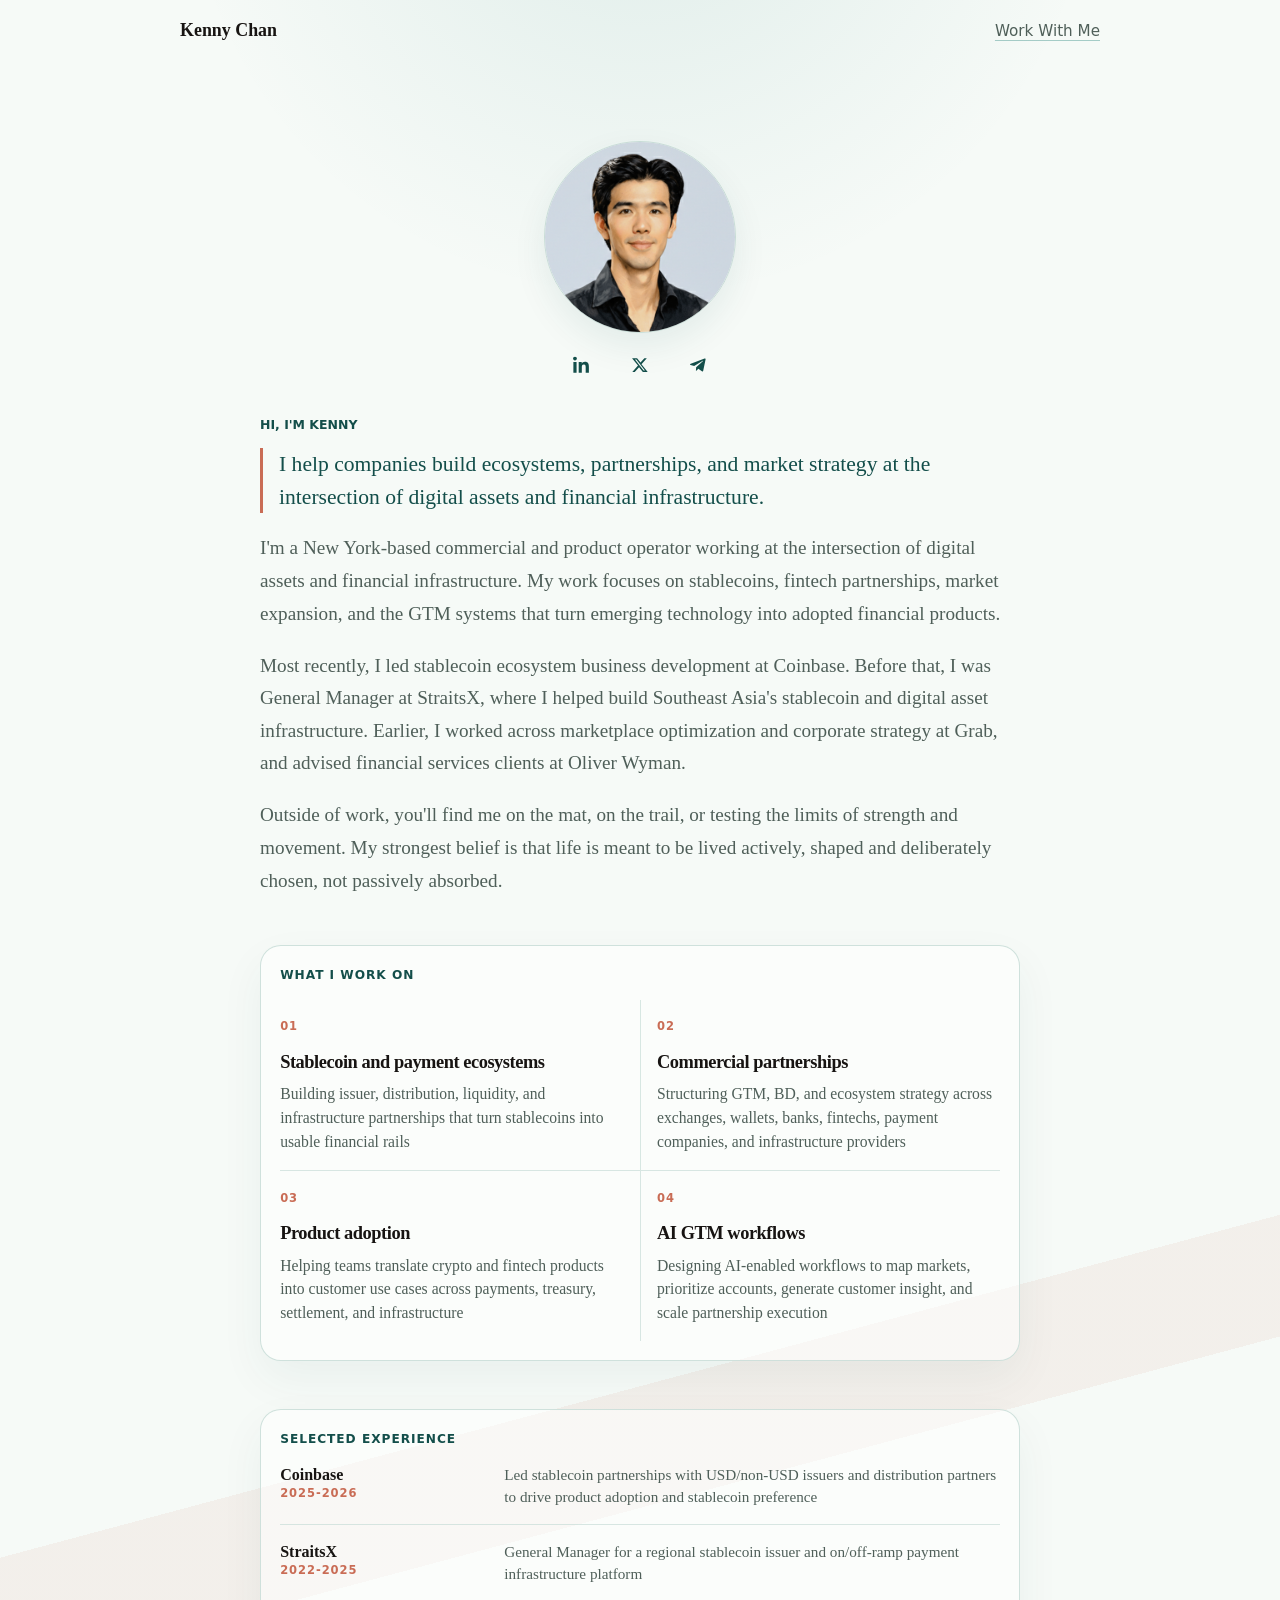
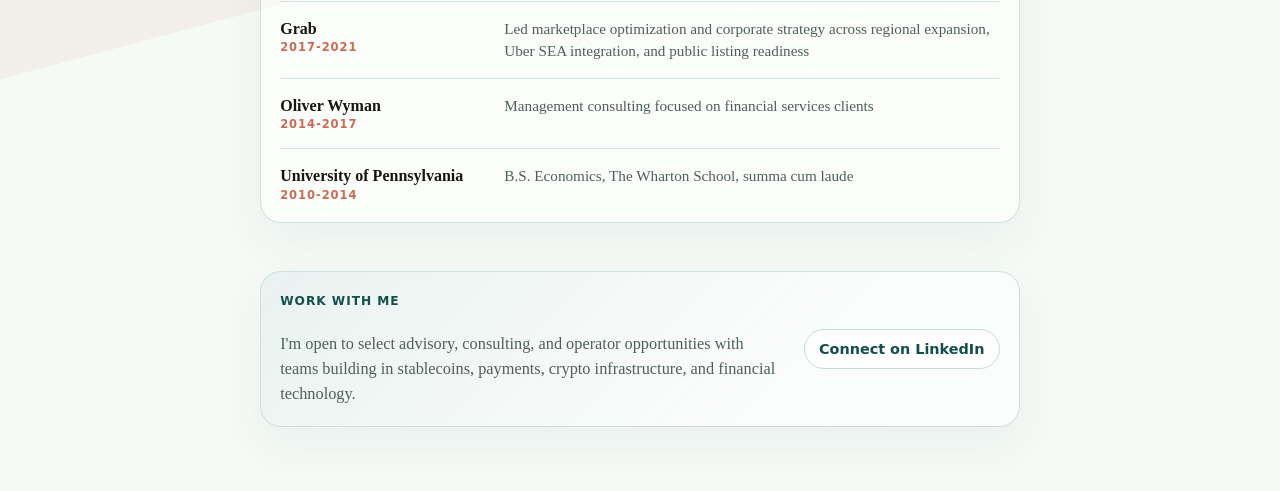
==== commit be452f15: "Add advisory page and remove thoughts" ====
--- a/index.html
+++ b/index.html
@@ -20,6 +20,54 @@
     <link rel="apple-touch-icon" href="assets/logo-symbol.png" />
     <link rel="canonical" href="https://kennyhuachan.com/" />
     <link rel="stylesheet" href="assets/site.css" />
+    <script type="application/ld+json">
+      {
+        "@context": "https://schema.org",
+        "@type": "Person",
+        "name": "Kenny Chan",
+        "url": "https://kennyhuachan.com/",
+        "image": "https://kennyhuachan.com/assets/kenny-profile.png?v=20260517-3",
+        "sameAs": [
+          "https://www.linkedin.com/in/kenny-hua-chan/",
+          "https://x.com/kennyhuachan",
+          "https://t.me/kennyhuachan"
+        ],
+        "jobTitle": "Commercial and Product Operator",
+        "description": "Commercial and product operator focused on stablecoins, crypto infrastructure, fintech partnerships, and AI-enabled GTM workflows.",
+        "knowsAbout": [
+          "Stablecoins",
+          "Crypto infrastructure",
+          "Fintech partnerships",
+          "Go-to-market strategy",
+          "Market expansion",
+          "AI GTM workflows",
+          "Digital assets",
+          "Financial infrastructure"
+        ],
+        "affiliation": [
+          {
+            "@type": "Organization",
+            "name": "Coinbase"
+          },
+          {
+            "@type": "Organization",
+            "name": "StraitsX"
+          },
+          {
+            "@type": "Organization",
+            "name": "Grab"
+          },
+          {
+            "@type": "Organization",
+            "name": "Oliver Wyman"
+          },
+          {
+            "@type": "CollegeOrUniversity",
+            "name": "University of Pennsylvania"
+          }
+        ]
+      }
+    </script>
   </head>
   <body>
     <header class="site-header" aria-label="Primary">
@@ -32,7 +80,7 @@
         <span class="menu-toggle-line"></span>
       </button>
       <nav class="nav-links" id="site-nav" aria-label="Site">
-        <a href="/blog/">Thoughts</a>
+        <a href="/work-with-me/">Work With Me</a>
       </nav>
     </header>
 
--- a/assets/site.css
+++ b/assets/site.css
@@ -407,6 +407,286 @@
   font-family: ui-sans-serif, system-ui, sans-serif;
   font-size: 1rem;
   font-weight: 700;
+}
+
+.work-page {
+  width: min(980px, calc(100% - 2rem));
+  margin: 0 auto;
+  padding: 4.4rem 0 4.5rem;
+}
+
+.page-hero {
+  max-width: none;
+}
+
+.page-title {
+  max-width: 18ch;
+  margin-bottom: 1.2rem;
+  font-size: clamp(2.35rem, 4.5vw, 4rem);
+  letter-spacing: -0.045em;
+  line-height: 1.02;
+}
+
+.page-lede {
+  max-width: 44rem;
+  border-left: 3px solid var(--coral);
+  padding-left: 1rem;
+  color: var(--accent-strong);
+  font-size: 1.3rem;
+  line-height: 1.55;
+}
+
+.hero-support {
+  display: grid;
+  grid-template-columns: minmax(0, 1fr) minmax(14rem, 0.44fr);
+  gap: 1.25rem;
+  align-items: center;
+}
+
+.hero-support .page-lede {
+  margin: 0;
+}
+
+.hero-actions {
+  display: flex;
+  align-items: center;
+  justify-content: center;
+  gap: 0.8rem;
+  margin-top: 0;
+  font-family: ui-sans-serif, system-ui, sans-serif;
+  font-size: 0.92rem;
+  font-weight: 750;
+}
+
+.page-hero > .hero-actions {
+  margin-top: 1.5rem;
+}
+
+.hero-actions a {
+  display: inline-flex;
+  align-items: center;
+  justify-content: center;
+  border: 1px solid var(--line);
+  border-radius: 999px;
+  padding: 0.72rem 1rem;
+  color: var(--accent-strong);
+  background: rgba(255, 255, 255, 0.62);
+  text-decoration: none;
+}
+
+.hero-actions a:hover,
+.hero-actions a:focus-visible {
+  border-color: var(--accent);
+  background: rgba(255, 255, 255, 0.9);
+  outline: none;
+}
+
+.hero-actions.compact {
+  margin-top: 1.25rem;
+}
+
+.expertise-panel,
+.audience-panel,
+.help-panel,
+.detail-panel {
+  border: 1px solid rgba(200, 221, 215, 0.86);
+  border-radius: 1.3rem;
+  background: rgba(255, 255, 255, 0.52);
+  box-shadow: 0 18px 46px rgba(19, 78, 74, 0.055);
+}
+
+.expertise-panel,
+.audience-panel,
+.help-panel {
+  margin-top: 3rem;
+  padding: 1.25rem;
+}
+
+.section-intro {
+  max-width: 48rem;
+  margin-bottom: 1.2rem;
+  color: var(--muted);
+  font-size: 1.05rem;
+  line-height: 1.62;
+}
+
+.credential-grid,
+.audience-grid,
+.help-grid {
+  display: grid;
+  gap: 0.85rem;
+}
+
+.credential-grid {
+  grid-template-columns: repeat(3, minmax(0, 1fr));
+}
+
+.audience-grid {
+  grid-template-columns: repeat(3, minmax(0, 1fr));
+}
+
+.help-grid {
+  grid-template-columns: repeat(2, minmax(0, 1fr));
+}
+
+.credential-card,
+.audience-card,
+.help-card {
+  border: 1px solid rgba(200, 221, 215, 0.78);
+  border-radius: 1rem;
+  padding: 1rem;
+  background: rgba(255, 255, 255, 0.44);
+}
+
+.audience-card span {
+  display: inline-flex;
+  margin-bottom: 1rem;
+  color: var(--coral);
+  font-family: ui-sans-serif, system-ui, sans-serif;
+  font-size: 0.72rem;
+  font-weight: 800;
+  letter-spacing: 0.08em;
+}
+
+.credential-card h2,
+.audience-card h2,
+.help-card h2 {
+  margin: 0;
+  color: var(--ink);
+  font-size: 1.08rem;
+  letter-spacing: -0.025em;
+  line-height: 1.15;
+}
+
+.credential-card p,
+.audience-card p,
+.help-card p {
+  margin-top: 0.65rem;
+  font-size: 0.96rem;
+  line-height: 1.48;
+}
+
+.logo-strip {
+  display: flex;
+  flex-wrap: wrap;
+  gap: 1.15rem 1.45rem;
+  align-items: center;
+  justify-content: center;
+  margin-top: 1.1rem;
+  border-top: 1px solid rgba(200, 221, 215, 0.7);
+  padding-top: 1.15rem;
+}
+
+.logo-pill {
+  display: inline-flex;
+  min-height: 3.2rem;
+  align-items: center;
+  justify-content: center;
+  flex: 0 0 auto;
+  color: var(--accent-strong);
+  font-family: ui-sans-serif, system-ui, sans-serif;
+  font-size: 0.88rem;
+  font-weight: 800;
+  letter-spacing: -0.02em;
+}
+
+.logo-pill img {
+  display: block;
+  width: auto;
+  max-width: 100%;
+  height: 1.48rem;
+  object-fit: contain;
+}
+
+.logo-pill:nth-child(2) img {
+  height: 1.58rem;
+}
+
+.logo-pill:nth-child(3) img {
+  height: 1.58rem;
+  transform: translateY(-0.16rem);
+}
+
+.logo-pill:nth-child(4) img {
+  height: 1.6rem;
+}
+
+.logo-pill:nth-child(5) img {
+  height: 2.08rem;
+}
+
+.closing-cta {
+  display: grid;
+  grid-template-columns: minmax(0, 1fr) auto;
+  gap: 1rem;
+  align-items: center;
+  margin-top: 1rem;
+  border-top: 1px solid rgba(200, 221, 215, 0.7);
+  padding-top: 1rem;
+}
+
+.closing-cta p {
+  max-width: 40rem;
+  font-size: 1rem;
+  line-height: 1.55;
+}
+
+.work-detail-grid {
+  display: grid;
+  grid-template-columns: minmax(0, 1.35fr) minmax(16rem, 0.65fr);
+  gap: 1rem;
+  margin-top: 1rem;
+}
+
+.detail-panel {
+  padding: 1.25rem;
+}
+
+.accent-panel {
+  display: flex;
+  flex-direction: column;
+  justify-content: space-between;
+  background:
+    linear-gradient(135deg, rgba(15, 118, 110, 0.08), transparent 70%),
+    rgba(255, 255, 255, 0.6);
+}
+
+.accent-panel p:not(.section-label) {
+  font-size: 1rem;
+  line-height: 1.58;
+}
+
+.structured-list {
+  display: grid;
+  gap: 1rem;
+  margin: 0;
+  padding: 0;
+  list-style: none;
+}
+
+.structured-list li {
+  display: grid;
+  grid-template-columns: minmax(9.5rem, 0.4fr) 1fr;
+  gap: 1rem;
+  align-items: baseline;
+  border-top: 1px solid rgba(200, 221, 215, 0.7);
+  padding-top: 1rem;
+}
+
+.structured-list li:first-child {
+  border-top: 0;
+  padding-top: 0;
+}
+
+.structured-list strong {
+  color: var(--ink);
+  font-size: 1rem;
+}
+
+.structured-list span {
+  color: var(--muted);
+  font-size: 0.95rem;
+  line-height: 1.45;
 }
 
 @media (max-width: 700px) {
@@ -535,6 +815,51 @@
     min-width: 0;
   }
 
+  .work-page {
+    width: min(100% - 1.25rem, 920px);
+    padding-top: 3rem;
+  }
+
+  .page-title {
+    font-size: 2.45rem;
+  }
+
+  .page-lede {
+    font-size: 1.14rem;
+  }
+
+  .hero-support {
+    grid-template-columns: 1fr;
+  }
+
+  .hero-actions {
+    align-items: flex-start;
+    justify-content: flex-start;
+  }
+
+  .expertise-panel,
+  .audience-panel,
+  .help-panel {
+    margin-top: 2.35rem;
+  }
+
+  .credential-grid,
+  .audience-grid,
+  .help-grid,
+  .logo-strip,
+  .work-detail-grid,
+  .closing-cta,
+  .structured-list li {
+    grid-template-columns: 1fr;
+  }
+
+  .expertise-panel,
+  .audience-panel,
+  .help-panel,
+  .detail-panel {
+    border-radius: 1rem;
+  }
+
   p {
     font-size: 1.08rem;
   }
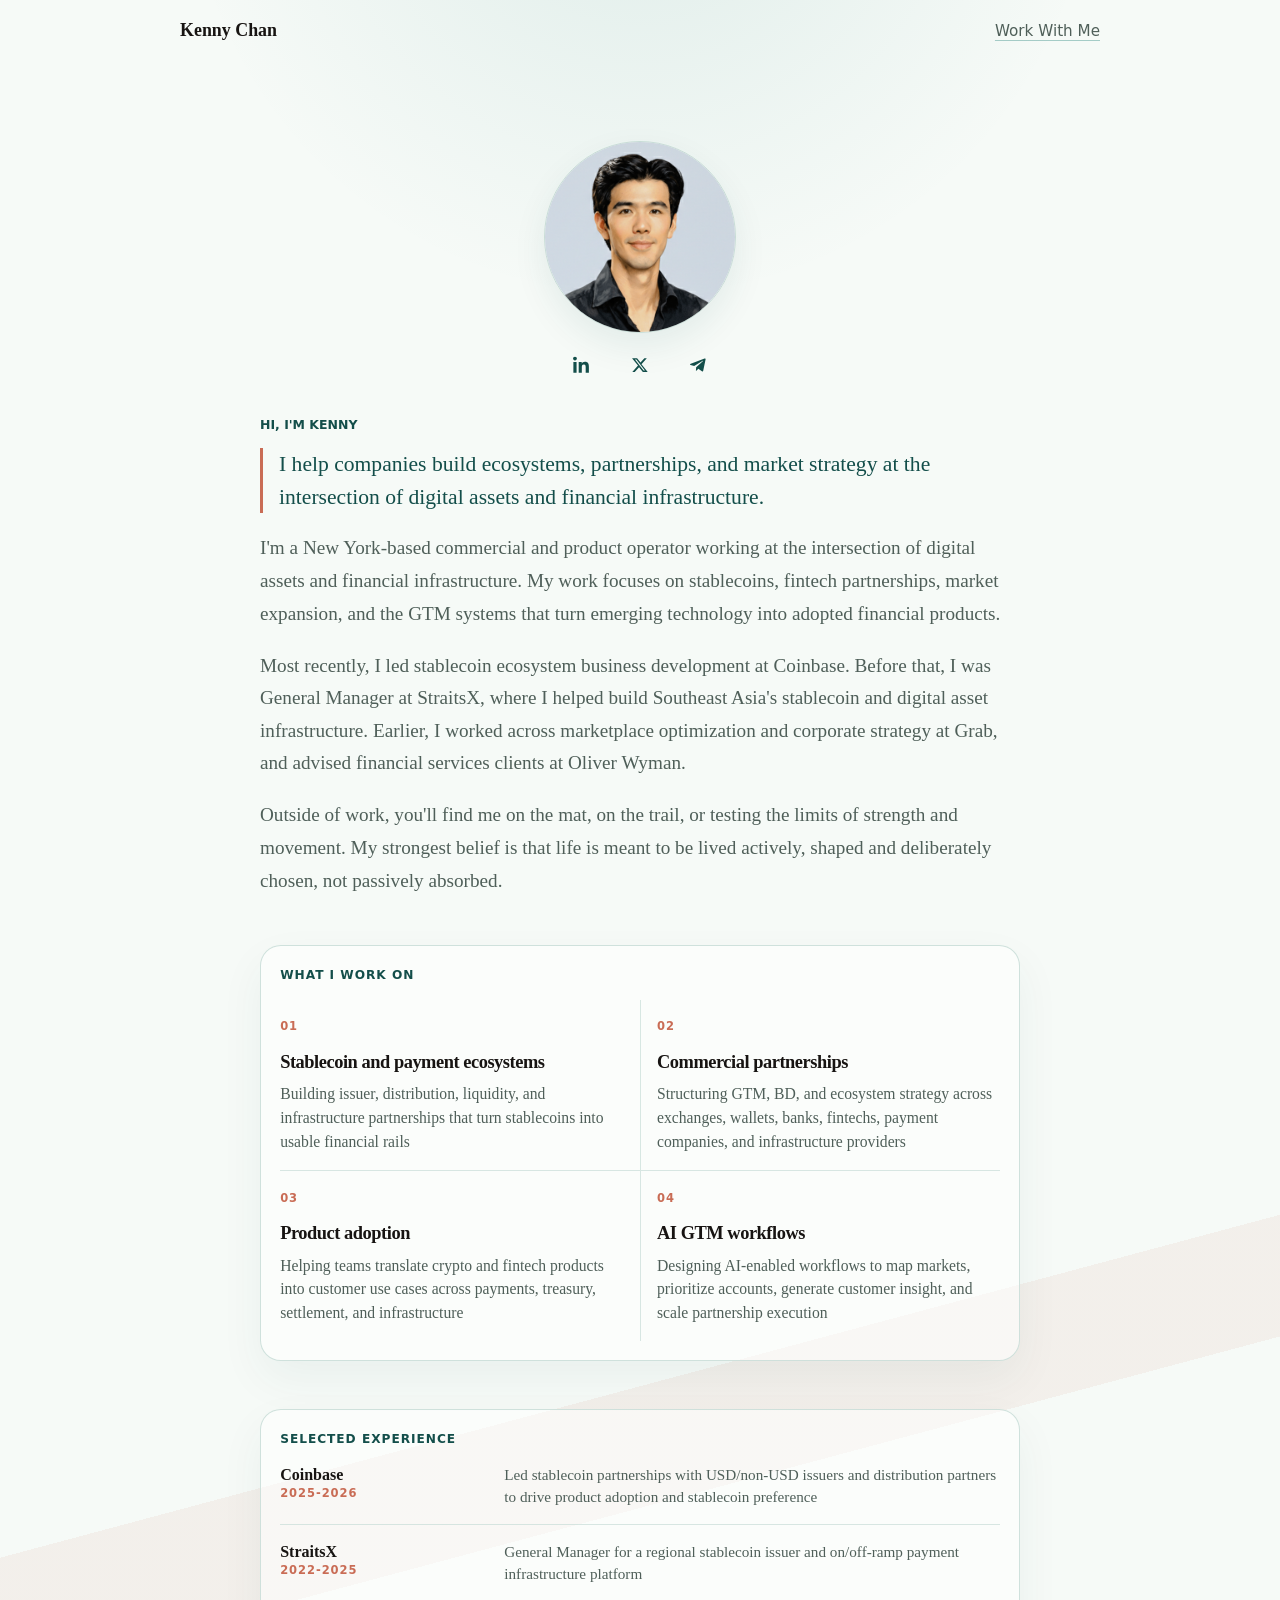
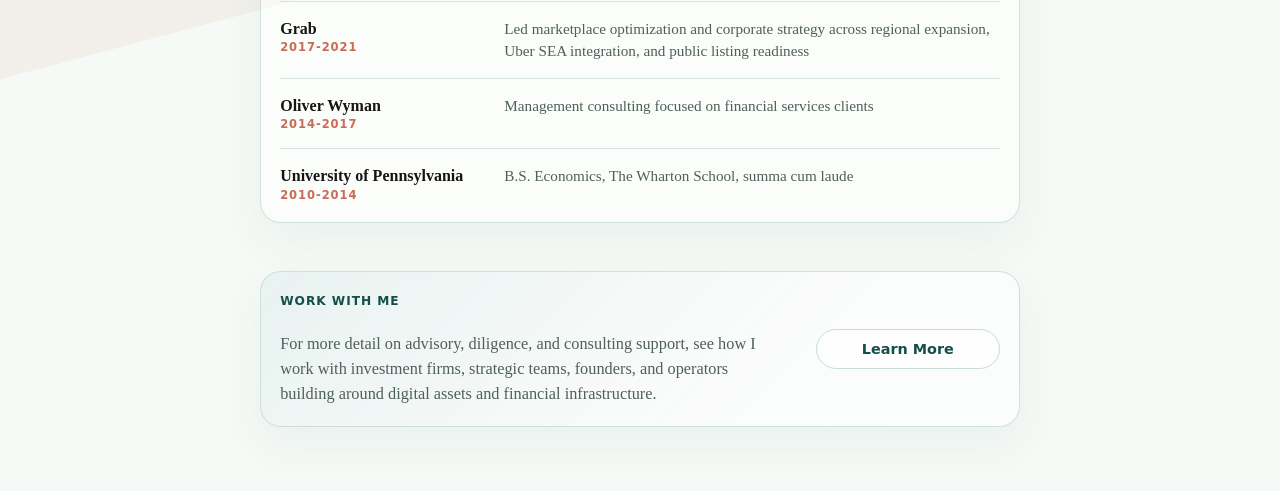
==== commit cdc45676: "Update homepage work with me CTA" ====
--- a/index.html
+++ b/index.html
@@ -223,13 +223,14 @@
             <div>
               <p class="section-label">Work with me</p>
               <p>
-                I'm open to select advisory, consulting, and operator
-                opportunities with teams building in stablecoins, payments,
-                crypto infrastructure, and financial technology.
+                For more detail on advisory, diligence, and consulting support,
+                see how I work with investment firms, strategic teams, founders,
+                and operators building around digital assets and financial
+                infrastructure.
               </p>
             </div>
             <div class="cta-row">
-              <a href="https://www.linkedin.com/in/kenny-hua-chan/">Connect on LinkedIn</a>
+              <a href="/work-with-me/">Learn More</a>
             </div>
           </div>
         </div>
